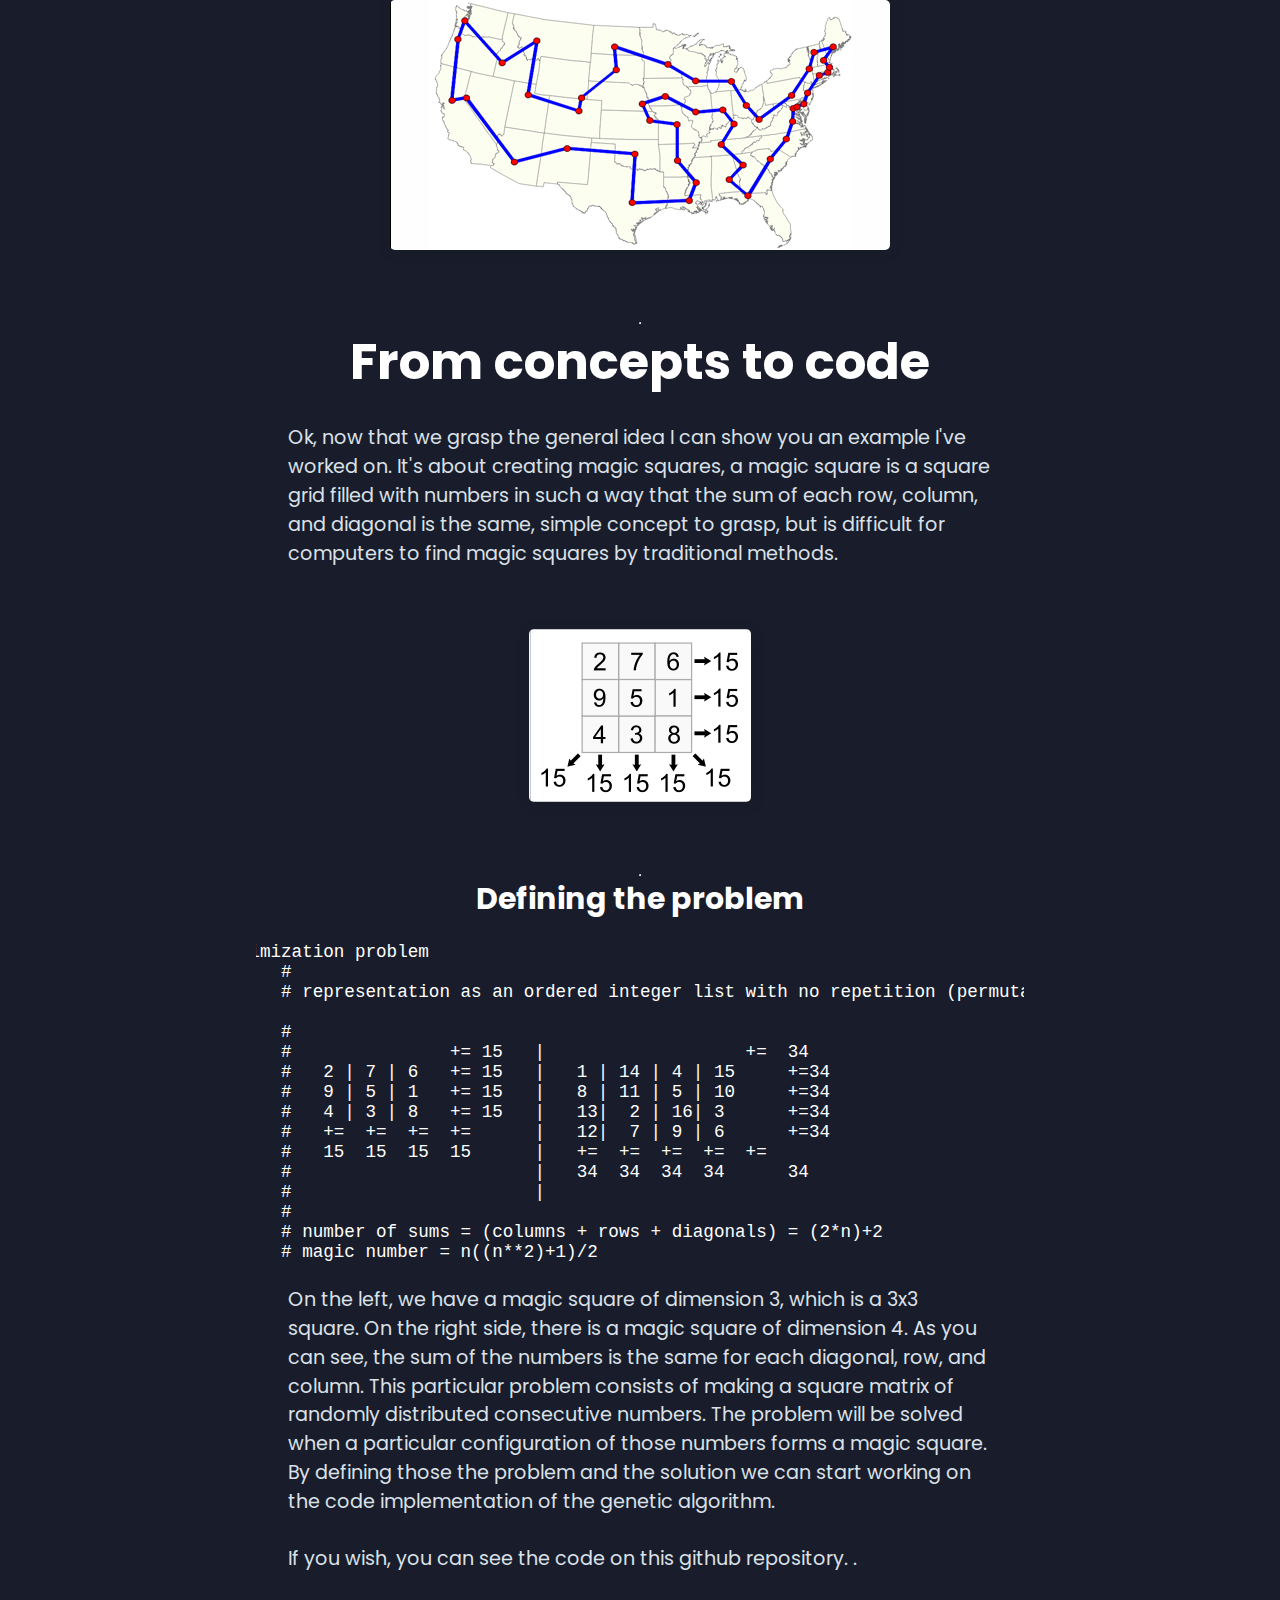
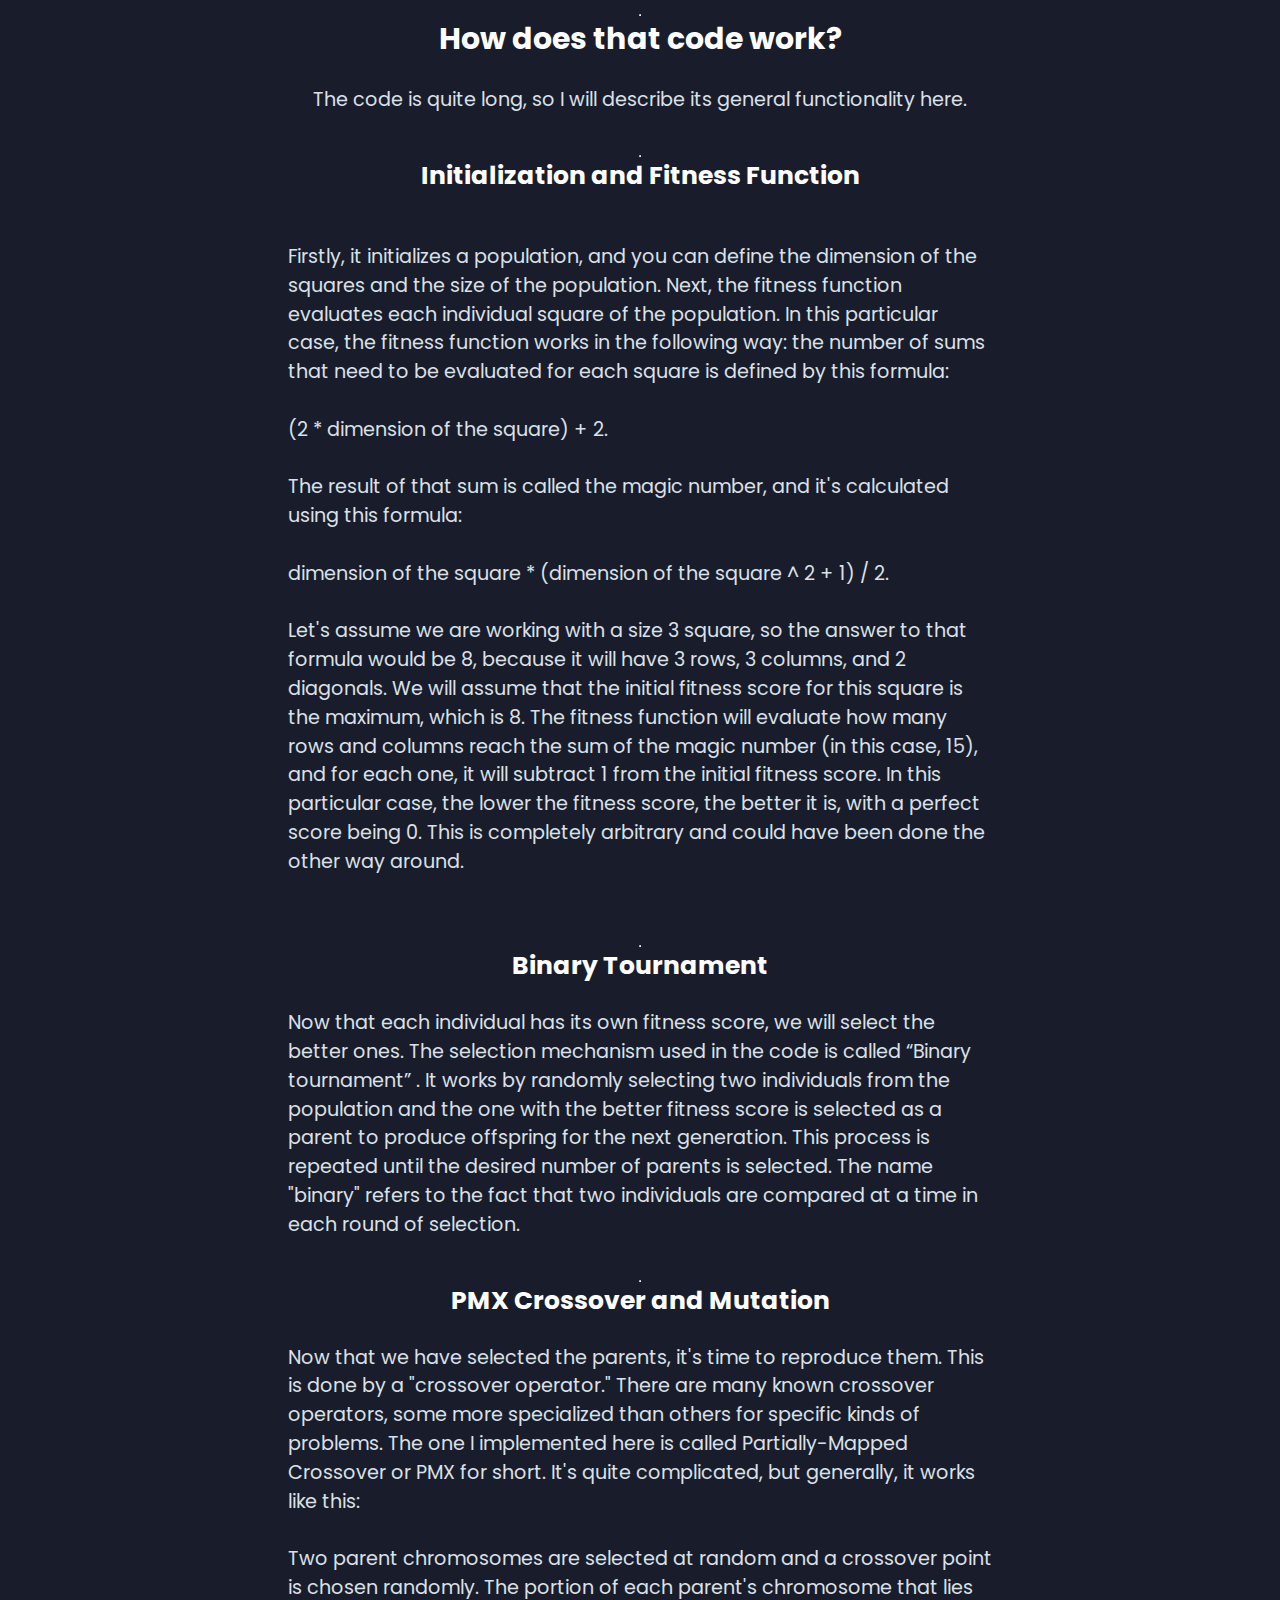
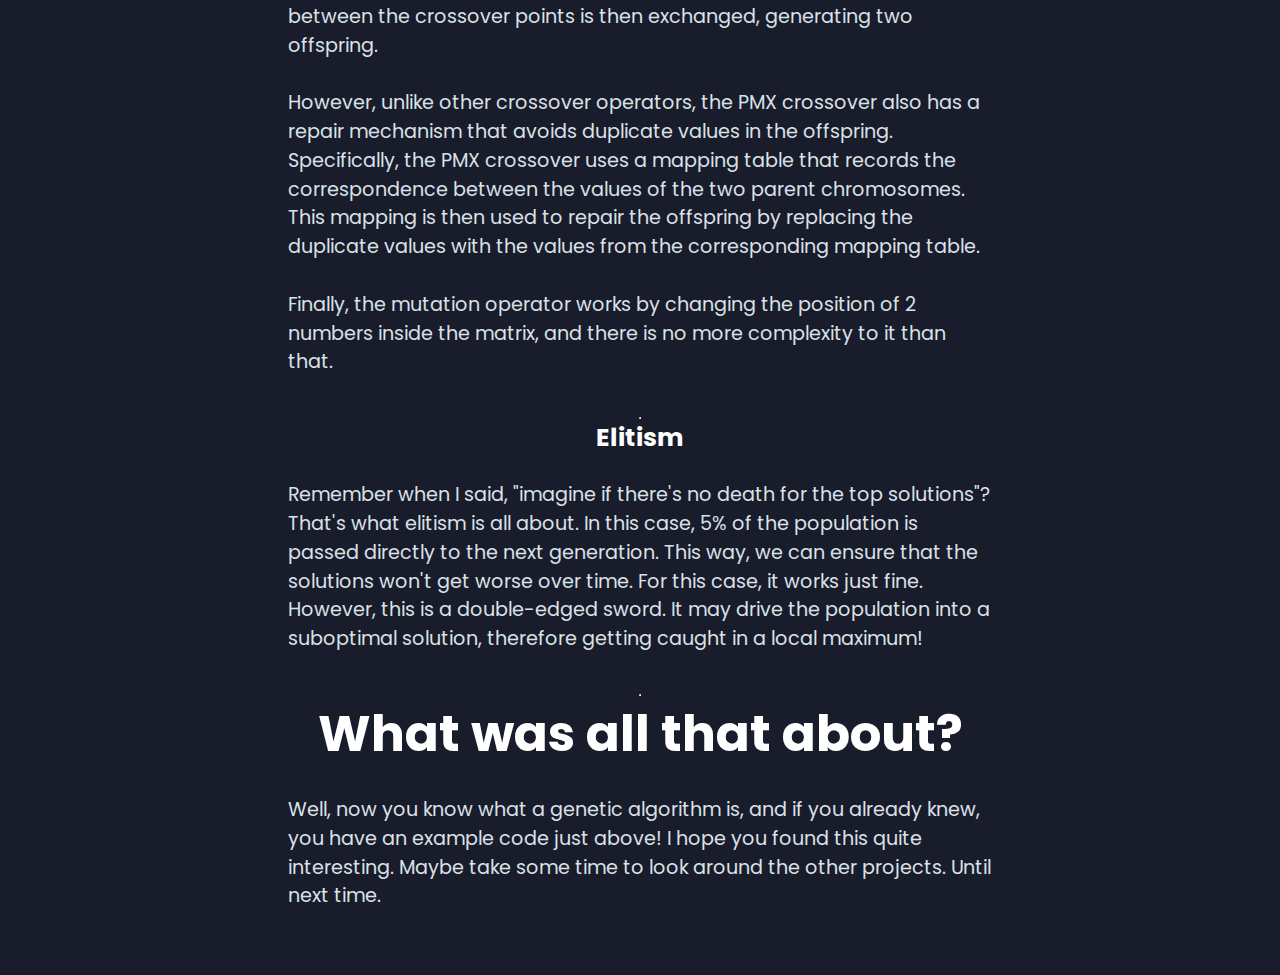
==== blogs/genetic_algorithm_blog.html @ dc917a31 "finished website" ====
<html lang="en">
<head>
    <meta charset="UTF-8">
    <meta http-equiv="X-UA-Compatible" content="IE=edge">
    <meta name="viewport" content="width=device-width, initial-scale=1.0">
    <title>Portfolio</title>
    <link rel="stylesheet" href="styles/blog-style.css">
    <link rel="preconnect" href="https://fonts.googleapis.com">
    <link rel="preconnect" href="https://fonts.gstatic.com" crossorigin>
    <link rel="stylesheet" href="https://cdnjs.cloudflare.com/ajax/libs/font-awesome/6.4.0/css/all.min.css"/>
    <link href="https://fonts.googleapis.com/css2?family=Poppins:wght@400;500;600;700;800&display=swap" rel="stylesheet">
</head>
<body>
    <div class="blog-container">
        <div class="header">
          <a href="../../index.html">Go back to the main page</a>
    </div>
    <div class="header" style="margin-top: 20px;">
        <a href="../../index.html"><i class="fa fa-home" style="font-size: 50;"></i></a>
  </div>
    <div class="blog-container">
      <h3>Biology Inspired Coding: Genetic Algorithms</h3>
      <p>By Estéfano Vidal - May 10, 2023</p>
      <img src="img/genetic_algorithm_blog.jpg" alt="" style="object-fit: cover; width: 800px; height: 400px;">
      <hr> <!-- Horizontal line to separate sections -->
      <h4 style="font-size: 50;">Introduction</h4>
      <p>
        What is exactly a genetic algorithm? Well, it is an algorithm inspired by the principles of natural selection. Sometimes problems are too big or just take a lot of time to develop a good enough solution. At that moment, genetic algorithms are applied. In other words, they are particularly useful in cases where the solution space is large and complex, and traditional optimization methods are not effective. Some notable cases are machine learning, robotics, game theory, and design optimization.
    </p>
      <hr style="margin-top: 40px;"> <!-- Horizontal line to separate sections -->
      <h4 style="font-size: 30" >Understanding Natural Selection</h4>
      <p>So, genetic algorithms are inspired by natural selection. If you're not familiar with this concept, I can explain it to you quickly.<br><br>   

        Every living thing has traits that help them survive and reproduce. For example, a bird might have a long beak that helps it catch insects. If a bird with a long beak has more babies than a bird with a short beak, then the long beak trait will become more common in the bird population over time. The descendants of those birds with long beaks will be different from their siblings and their parents due to DNA recombination and mutation, which are really important concepts for understanding genetic algorithms. Some will have shorter beaks than their parents, and some will have longer beaks. As each new population has a higher proportion of birds with long beaks, we can say that the environment is "selecting" for the trait "long beak," and birds with long beaks are better suited to that environment. Eventually, the size of the beak in the general population might reach a point where an even longer beak is not beneficial for survival and reproduction. At that time, we can say that the size of the beak is a good enough solution for a particular problem defined by the environment.
     </p>
     <img src="img/genetic_algorithm_blog/beaks.png" alt="">
      <hr style="margin-top: 40px;"> <!-- Horizontal line to separate sections -->
      <h4 style="font-size: 30">Ok but how is this related to programming?</h4>
      <p>
        Now that we understand the general concepts of evolution and natural selection, we can translate them into an algorithm.<br><br>

        First, we have a problem that needs a solution. In the case of the birds, the problem is set by the environment and might be something like reaching a bug inside a tree. But we can define our own problems. For example, how to visit a certain number of cities while traveling the shortest path without repeating any location. This is known as the Traveling Salesman Problem (TSP) and is a classic.<br><br>
        
        We could try each and every one of the possibilities, but that would take forever and would also try many obviously inefficient solutions. We can see that nature thinks the same. It doesn't try every beak size to find the "perfect" size. Nature tries a bunch of beaks, or possible solutions. Some work better than others, and each generation of birds is better suited to the problem. We can do the same by making a "population" of randomly generated paths. Some will work better than others and be "better suited". This "fitness" can be measured by a mathematical formula designed for the specific problem. That formula will be our "fitness function".<br><br>
        Now that we have selected the better solutions based on their score defined by our fitness function, we need to generate new solutions that can outperform our current ones. To do this, we can randomly mix the information contained within each unique solution between them. In the case of the TSP, it would be the order of the cities visited. This newly generated solution will contain part of the information carried by its "parent" solutions. However, we need to introduce new information as well. So, we will introduce a slight change to a solution by randomly altering its information. With these two methods, we are imitating DNA recombination and mutation, which are processes that drive natural selection and occur naturally. Nonetheless, we are not limited by nature's rules. What if a new solution could have more than three parents? What if death doesn't exist for the top 5% of the population? We can play around with these concepts and many more.
<br>

    </p>
    <img src="img/genetic_algorithm_blog/TSP.png" alt="">

      <hr style="margin-top: 40px;"> <!-- Horizontal line to separate sections -->
      <h4 style="font-size: 50">From concepts to code</h4>
      <p>
        Ok, now that we grasp the general idea I can show you an example I've worked on. It's about creating magic squares, a magic square is a square grid filled with numbers in such a way that the sum of each row, column, and diagonal is the same,
        simple concept to grasp, but is difficult for computers to find magic squares by traditional methods. <br><br>
    </p>
    <img src="img/genetic_algorithm_blog/magic_square.png" alt="">
    <hr style="margin-top: 40px;"> <!-- Horizontal line to separate sections -->
    <h4 style="font-size: 30">Defining the problem</h4>
    <pre style="margin-top: 20px;"><code># optimization problem
        #
        # representation as an ordered integer list with no repetition (permutation)
        
        #
        #               += 15   |                   +=  34
        #   2 | 7 | 6   += 15   |   1 | 14 | 4 | 15     +=34
        #   9 | 5 | 1   += 15   |   8 | 11 | 5 | 10     +=34
        #   4 | 3 | 8   += 15   |   13|  2 | 16| 3      +=34
        #   +=  +=  +=  +=      |   12|  7 | 9 | 6      +=34
        #   15  15  15  15      |   +=  +=  +=  +=  +=
        #                       |   34  34  34  34      34
        #                       |
        #
        # number of sums = (columns + rows + diagonals) = (2*n)+2
        # magic number = n((n**2)+1)/2</code></pre>
    <p>
        On the left, we have a magic square of dimension 3, which is a 3x3 square. On the right side, there is a magic square of dimension 4. As you can see, the sum of the numbers is the same for each diagonal, row, and column. This particular problem consists of making a square matrix of randomly distributed consecutive numbers. The problem will be solved when a particular configuration of those numbers forms a magic square. <br>
        By defining those the problem and the solution we can start working on the code implementation of the genetic algorithm. <br><br>

        If you wish, you can see the code on this  <a href="https://github.com/techpriest76/magic_squares/tree/main">github repository</a>. .   
    </p>
      <hr style="margin-top: 40px;"> <!-- Horizontal line to separate sections -->
      <h4 style="font-size: 30">How does that code work?</h4>
      <p>
        The code is quite long, so I will describe its general functionality here.
        <hr style="margin-top: 40px;"> <!-- Horizontal line to separate sections -->
        <h4 style="font-size: 25">Initialization and Fitness Function</h4>
      </p>
      <p>
        Firstly, it initializes a population, and you can define the dimension of the squares and the size of the population. Next, the fitness function evaluates each individual square of the population. In this particular case, the fitness function works in the following way: the number of sums that need to be evaluated for each square is defined by this formula:<br><br>
        (2 * dimension of the square) + 2. <br><br>
        The result of that sum is called the magic number, and it's calculated using this formula:<br><br>
        dimension of the square * (dimension of the square ^ 2 + 1) / 2.<br><br>
        Let's assume we are working with a size 3 square, so the answer to that formula would be 8, because it will have 3 rows, 3 columns, and 2 diagonals. We will assume that the initial fitness score for this square is the maximum, which is 8. The fitness function will evaluate how many rows and columns reach the sum of the magic number (in this case, 15), and for each one, it will subtract 1 from the initial fitness score. In this particular case, the lower the fitness score, the better it is, with a perfect score being 0. This is completely arbitrary and could have been done the other way around.
        <br><br>
            </p>
      <hr style="margin-top: 40px;"> <!-- Horizontal line to separate sections -->
      <h4 style="font-size: 25">Binary Tournament</h4>
      <p>
        Now that each individual has its own fitness score, we will select the better ones. The selection mechanism used in the code is called “Binary tournament” . It works by randomly selecting two individuals from the population and the one with the better fitness score is selected as a parent to produce offspring for the next generation. This process is repeated until the desired number of parents is selected. The name "binary" refers to the fact that two individuals are compared at a time in each round of selection.
        </p>              
        <hr style="margin-top: 40px;"> <!-- Horizontal line to separate sections -->
        <h4 style="font-size: 25">PMX Crossover and Mutation</h4>    
      <p>Now that we have selected the parents, it's time to reproduce them. This is done by a "crossover operator." There are many known crossover operators, some more specialized than others for specific kinds of problems. The one I implemented here is called Partially-Mapped Crossover or PMX for short. It's quite complicated, but generally, it works like this:
        <br><br>
        Two parent chromosomes are selected at random and a crossover point is chosen randomly. The portion of each parent's chromosome that lies between the crossover points is then exchanged, generating two offspring.
        <br><br>
        However, unlike other crossover operators, the PMX crossover also has a repair mechanism that avoids duplicate values in the offspring. Specifically, the PMX crossover uses a mapping table that records the correspondence between the values of the two parent chromosomes. This mapping is then used to repair the offspring by replacing the duplicate values with the values from the corresponding mapping table.
        <br><br>
        Finally, the mutation operator works by changing the position of 2 numbers inside the matrix, and there is no more complexity to it than that.
        </p>
      <hr style="margin-top: 40px;"> <!-- Horizontal line to separate sections -->
      <h4 style="font-size: 25">Elitism</h4>    
    <p>
        Remember when I said, "imagine if there's no death for the top solutions"? That's what elitism is all about. In this case, 5% of the population is passed directly to the next generation. This way, we can ensure that the solutions won't get worse over time. For this case, it works just fine. However, this is a double-edged sword. It may drive the population into a suboptimal solution, therefore getting caught in a local maximum!
    </p>  
    <hr style="margin-top: 40px;"> <!-- Horizontal line to separate sections -->
    <h4 style="font-size: 50">What was all that about?</h4>    
  <p>
    Well, now you know what a genetic algorithm is, and if you already knew, you have an example code just above! I hope you found this quite interesting. Maybe take some time to look around the other projects. Until next time.
  </p>            
    </div>
  </body>  
</html>

<!-- <pre><code>console.log("Hello, world!");</code></pre> -->
---- blogs/styles/blog-style.css ----
* {
    margin: 0;
    padding: 0;
    box-sizing: border-box;
    list-style: none;
  }
  
  :root {
    --color-primary: #191d2b;
    --color-secondary: #27AE60;
    --color-white: #FFFFFF;
    --color-black: #000;
    --color-grey0: #f8f8f8;
    --color-grey-1: #dbe1e8;
    --color-grey-2: #b2becd;
    --color-grey-3: #6c7983;
    --color-grey-4: #454e56;
    --color-grey-5: #2a2e35;
    --color-grey-6: #12181b;
    --br-sm-2: 14px;
    --box-shadow-1: 0 3px 15px rgba(0,0,0,.3);
  }
  
  .light-mode {
    --color-primary: #FFFFFF;
    --color-secondary: #F56692;
    --color-white: #454e56;
    --color-black: #000;
    --color-grey0: #f8f8f8;
    --color-grey-1: #6c7983;
    --color-grey-2: #6c7983;
    --color-grey-3: #6c7983;
    --color-grey-4: #454e56;
    --color-grey-5: #f8f8f8;
    --color-grey-6: #12181b;
  }

  
body {
    margin: 0;
    display: flex;
    justify-content: center;
    align-items: center;
    background-color: var(--color-primary);
    font-family: "Poppins", sans-serif;
    font-size: 1.1rem;
    color: var(--color-white);
    transition: all 0.4s ease-in-out;
  }
  
a {
    display: inline-block;
    text-decoration: none;
    color: inherit;
    font-family: inherit;
 }
  
header {
    min-height: 100vh;
    color: var(--color-white);
    overflow: hidden;
    padding: 0 !important;
}

.blog-container {
    overflow-x: auto;
    max-width: 80%;
    justify-content: center;
    display: flex;
    flex-direction: column;
    align-items: center;
    padding: 2rem;
    background-color: var(--color-primary);
}


.blog-container pre code {
  display: block;
}

.blog-container img {
  max-width: 100%;
  margin: 2rem 0;
  box-shadow: 1px 2px 15px rgba(0, 0, 0, 0.1);
  border-radius: 5px;
}

.blog-container h3 {
  margin-top: 3rem;
  font-size: 2.5rem;
  font-weight: 700;
  color: var(--color-secondary);
  text-transform: uppercase;
  letter-spacing: 2px;
}

.blog-container p {
  margin-top: 1.5rem;
  font-size: 1.2rem;
  line-height: 1.5;
  color: var(--color-grey-1);
}
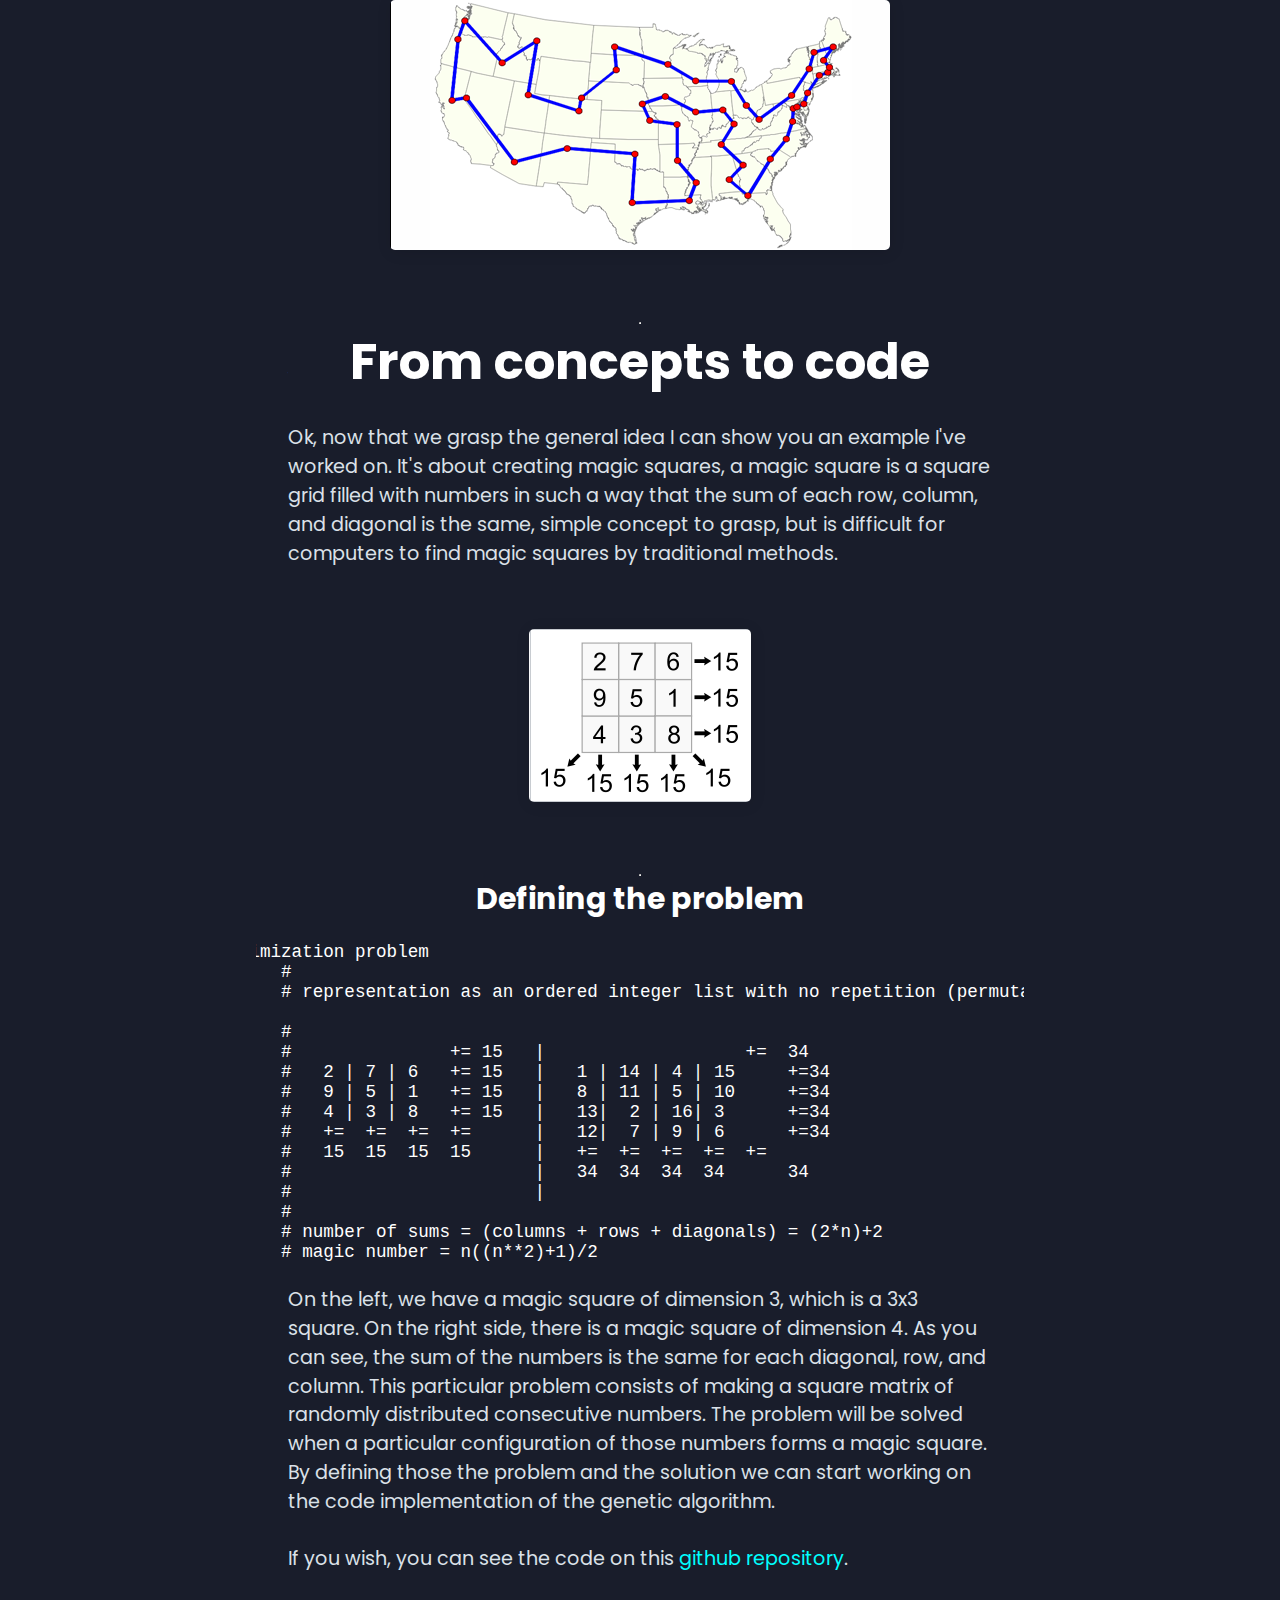
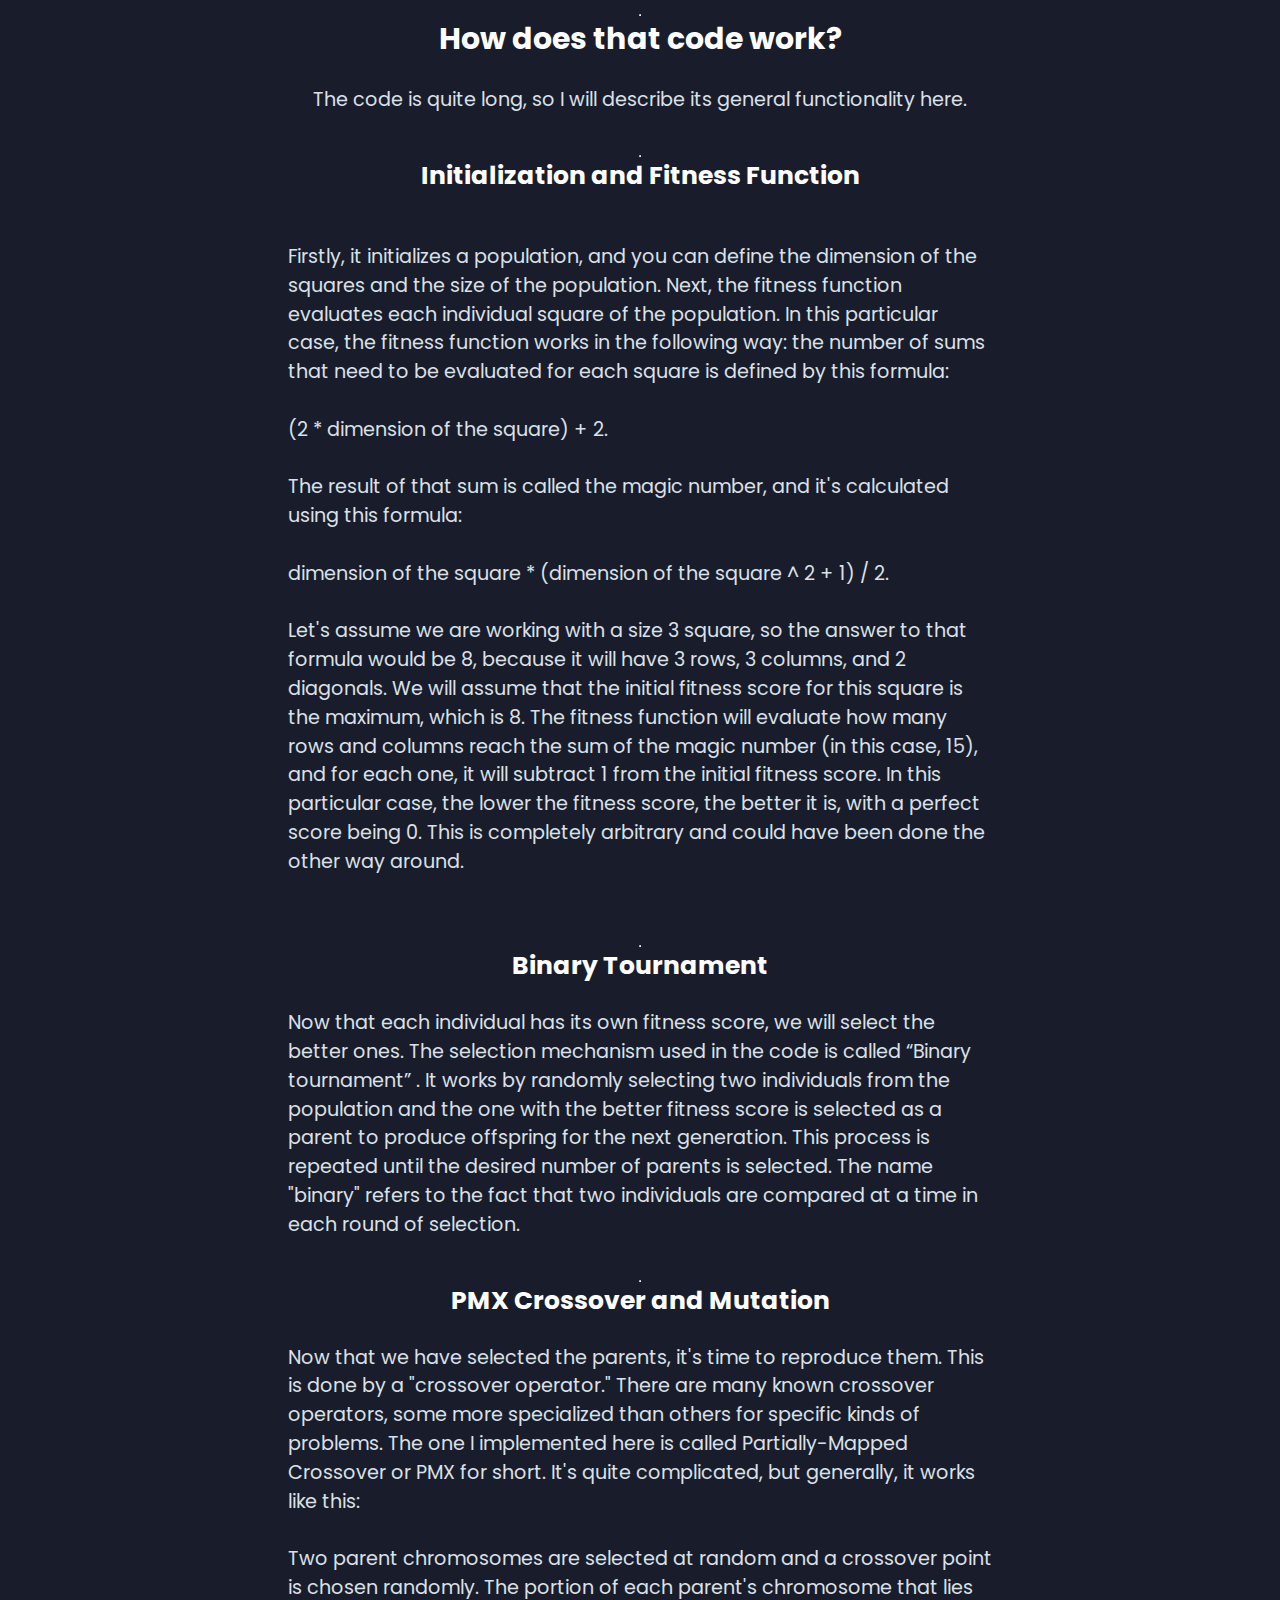
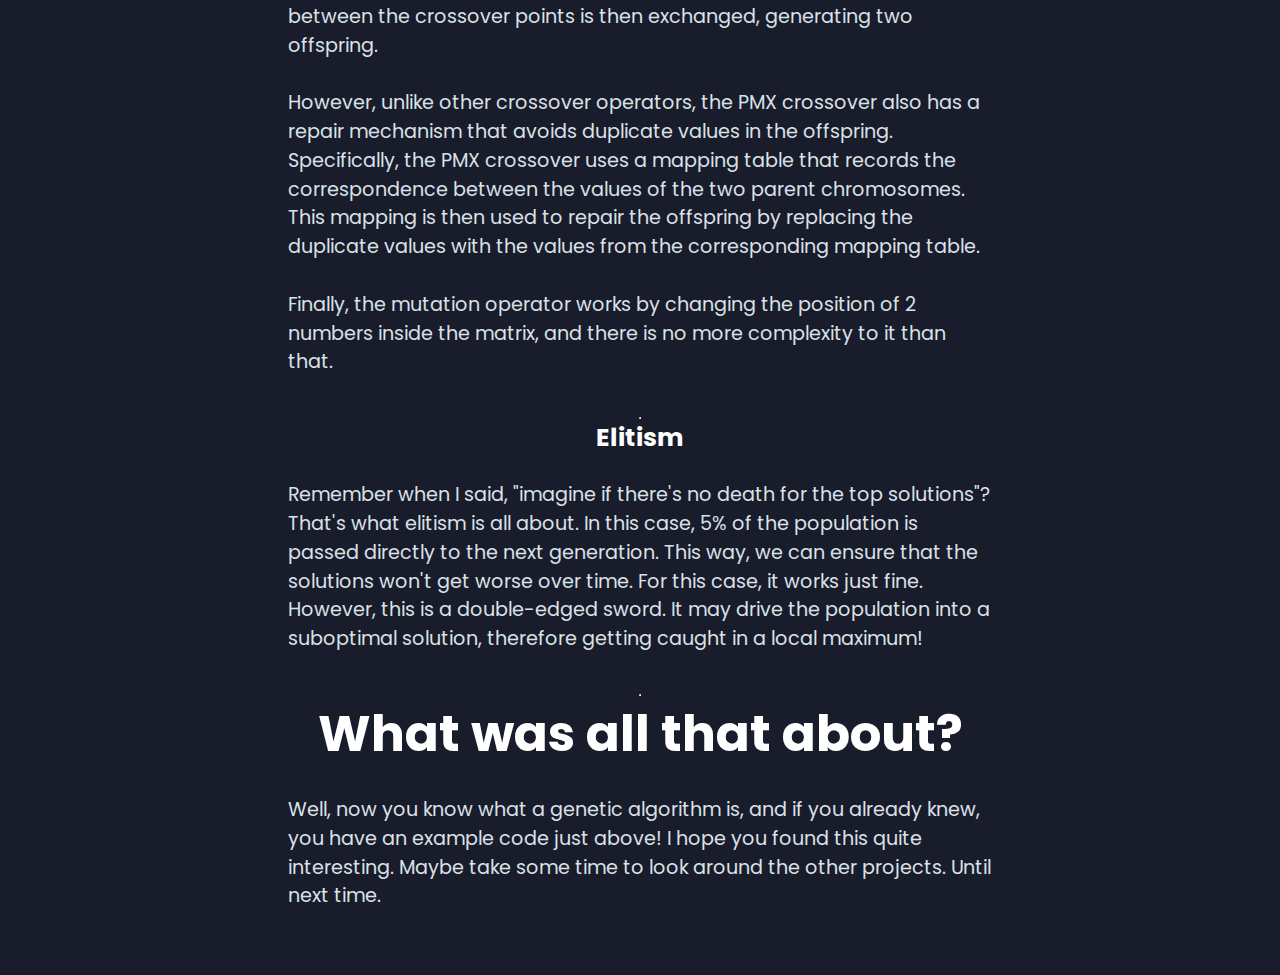
==== commit 8ecb933d: "changed link color" ====
--- a/blogs/genetic_algorithm_blog.html
+++ b/blogs/genetic_algorithm_blog.html
@@ -77,7 +77,7 @@
         On the left, we have a magic square of dimension 3, which is a 3x3 square. On the right side, there is a magic square of dimension 4. As you can see, the sum of the numbers is the same for each diagonal, row, and column. This particular problem consists of making a square matrix of randomly distributed consecutive numbers. The problem will be solved when a particular configuration of those numbers forms a magic square. <br>
         By defining those the problem and the solution we can start working on the code implementation of the genetic algorithm. <br><br>
 
-        If you wish, you can see the code on this  <a href="https://github.com/techpriest76/magic_squares/tree/main">github repository</a>. .   
+        If you wish, you can see the code on this  <a href="https://github.com/techpriest76/magic_squares/tree/main" style="color :aqua">github repository </a>. 
     </p>
       <hr style="margin-top: 40px;"> <!-- Horizontal line to separate sections -->
       <h4 style="font-size: 30">How does that code work?</h4>
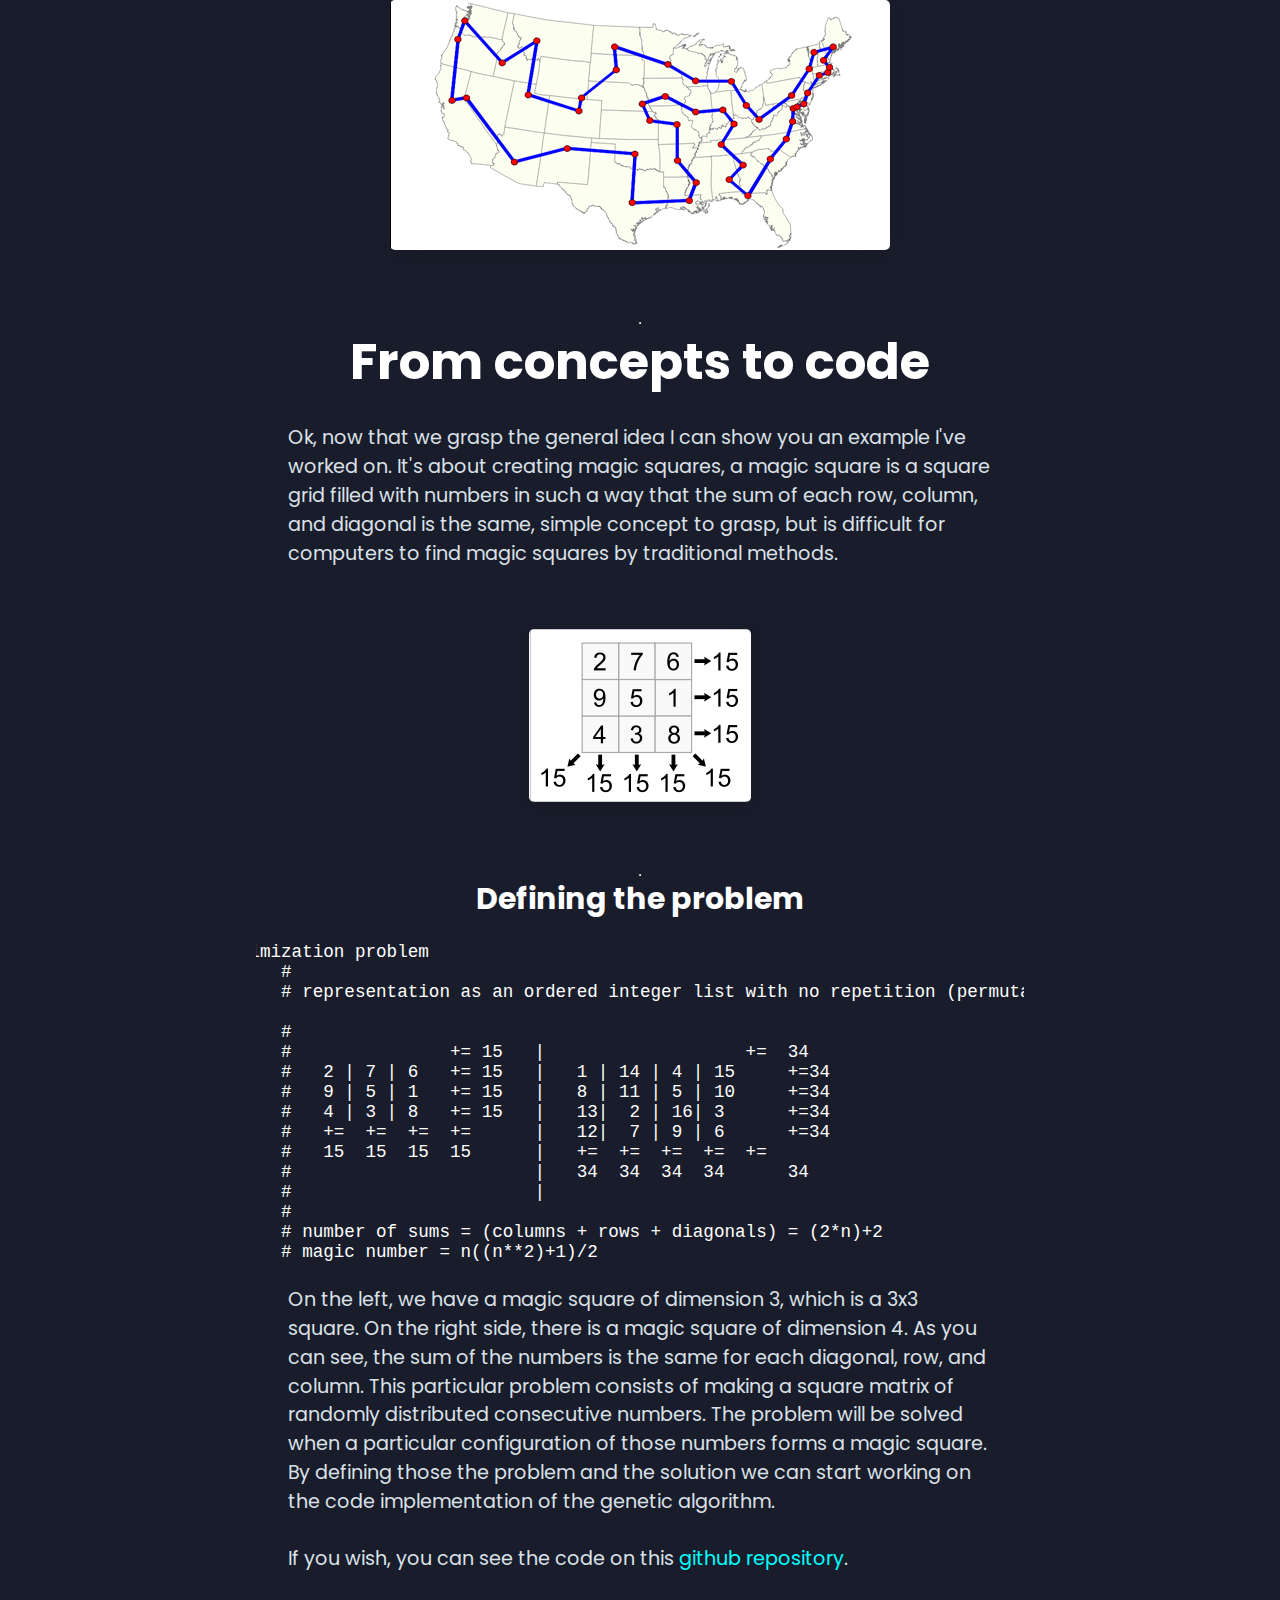
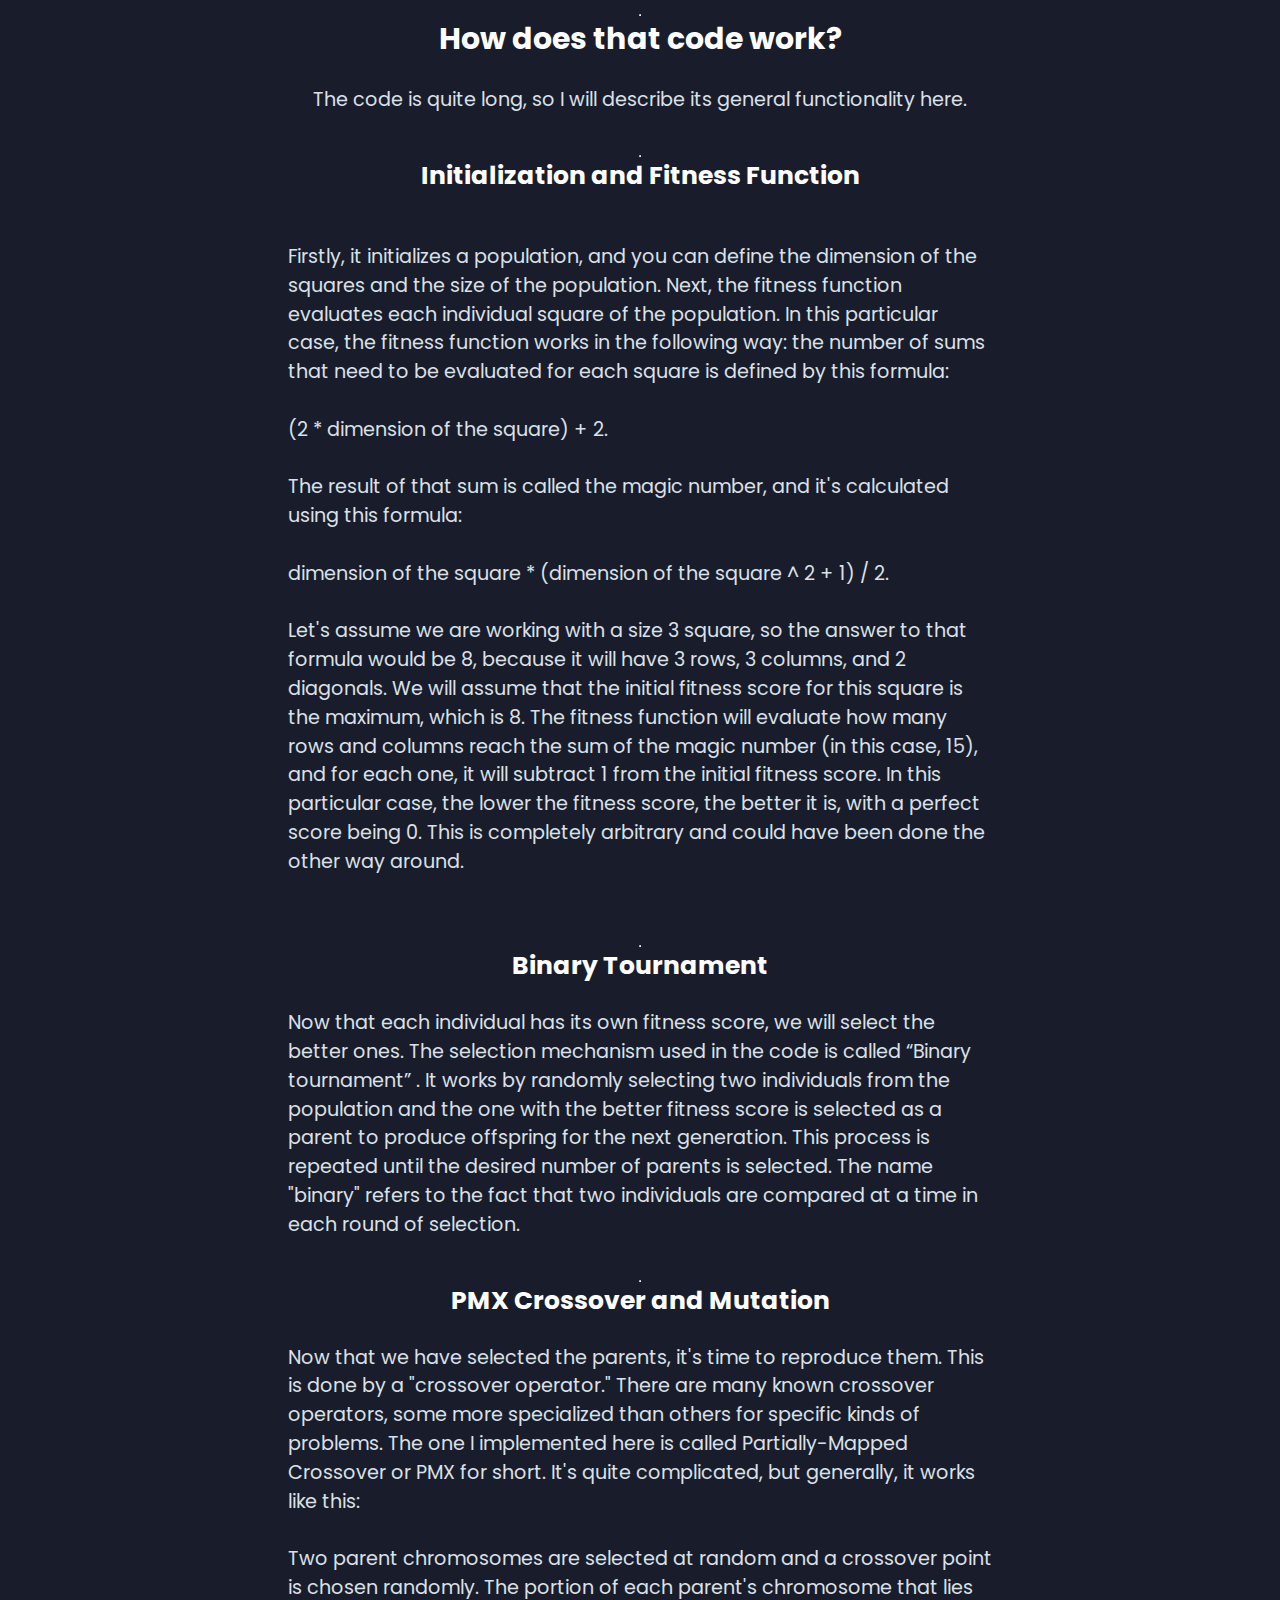
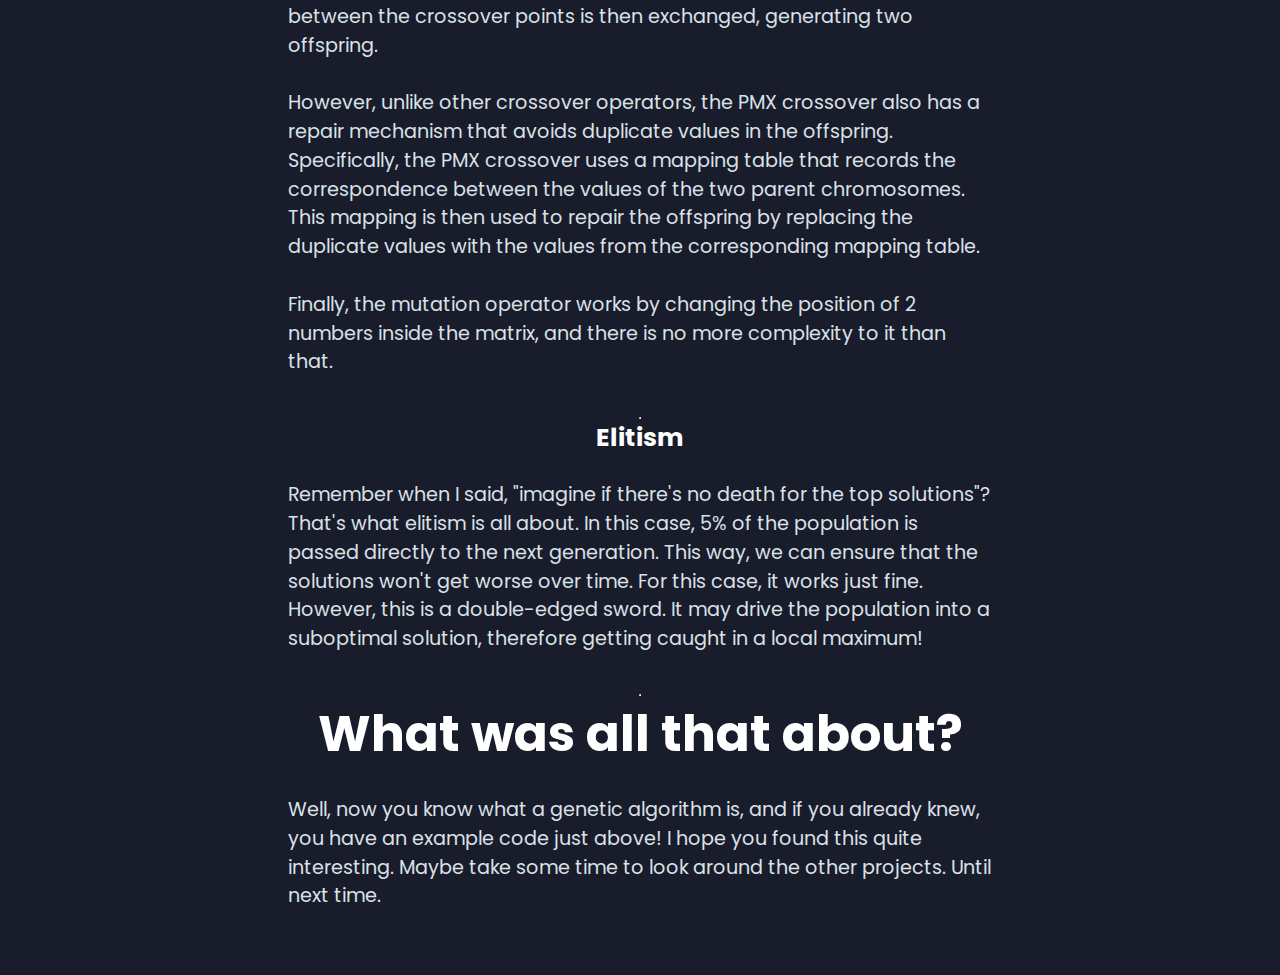
==== commit a0dc86b9: "repository now opens in a new tab" ====
--- a/blogs/genetic_algorithm_blog.html
+++ b/blogs/genetic_algorithm_blog.html
@@ -77,7 +77,7 @@
         On the left, we have a magic square of dimension 3, which is a 3x3 square. On the right side, there is a magic square of dimension 4. As you can see, the sum of the numbers is the same for each diagonal, row, and column. This particular problem consists of making a square matrix of randomly distributed consecutive numbers. The problem will be solved when a particular configuration of those numbers forms a magic square. <br>
         By defining those the problem and the solution we can start working on the code implementation of the genetic algorithm. <br><br>
 
-        If you wish, you can see the code on this  <a href="https://github.com/techpriest76/magic_squares/tree/main" style="color :aqua">github repository </a>. 
+        If you wish, you can see the code on this  <a href="https://github.com/techpriest76/magic_squares/tree/main" style="color :aqua" target="_blank">github repository </a>. 
     </p>
       <hr style="margin-top: 40px;"> <!-- Horizontal line to separate sections -->
       <h4 style="font-size: 30">How does that code work?</h4>
